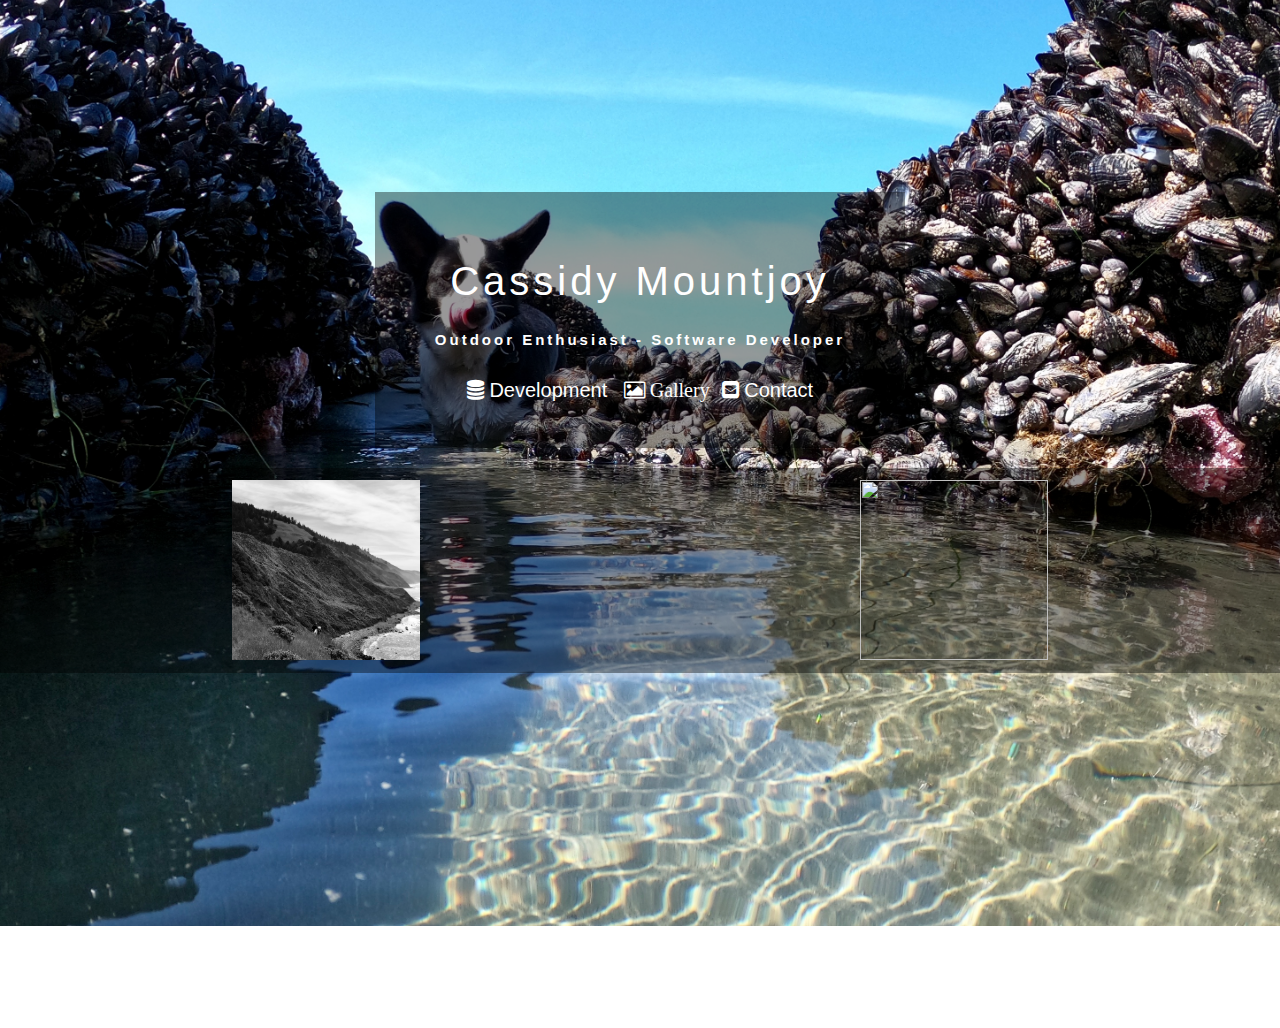
==== index.html @ 61e88aed "format work" ====
<!DOCTYPE html>
<html lang="en">
<head>
    <meta charset="UTF-8">
    <link rel="stylesheet" href="font-awesome-4.7.0/css/font-awesome.min.css">
    <link rel="stylesheet" href="home_page_style.css">
    <title>Cassidy Mountjoy</title>
</head>
<body>

<div class="box">
        <h1>Cassidy Mountjoy</h1>
        <h5> Outdoor Enthusiast - Software Developer </h5>
        <ul>
            <li><a href="https://www.blockpoint.systems/"><i class="fa fa-database"></i> Development</a></li>
            <li><a href="https://vsco.co/cassmountjoy/gallery"><i class="fa fa-image"> Gallery</i></a>
            </li><li><a href="#"><i class="fa fa-envelope-square"></i> Contact</a></li>
        </ul>
</div>

<div class="posts">
    <div class="post">
        <img src="images/retro_hw1.jpg">
            <div class="overlay">
                <a href="dog_days.html">
                    <div class="text">Dog Days</div>
                </a>
            </div>
        </div>
    <div class="post">
            <img src="images/motobandw.jpg">
            <div class="overlay">
                <a href="monkey_wrench.html">
                    <div class="text">Monkey Wrench</div>
                </a>
            </div>
        </div>
</div>

</body>
</html>
---- home_page_style.css ----
a { text-decoration: none; }

html {
    background: url(images/rolly.jpg) no-repeat center center fixed;
    -webkit-background-size: cover;
    -moz-background-size: cover;
    -o-background-size: cover;
    background-size: cover;
    height: 100%;
}

body {
    margin: 0;
    padding-top: 10%;
    height: 100%;
    /*overflow: hidden;*/
}


/*About box*/
.box {
    bottom: 0;
    right: 0;
    width: 450px;
    background: rgba(0, 0, 0, .4);
    padding: 40px;
    text-align: center;
    margin: 5% auto 20px;
    color: white;
    font-family: 'Century Gothic', sans-serif;
}

.box h1 {
    font-size: 40px;
    letter-spacing: 4px;
    font-weight: 100;
}

.box h5 {
    font-size: 15px;
    letter-spacing: 3px;
}

ul {
    margin: 0;
    padding: 0;
}

.box li {
    display: inline-block;
    margin: 6px;
    list-style: none;
}
.box li a {
    color: white;
    text-decoration: none;
    font-size: 20px;
    transition: all ease-in-out 250ms;
}

.box li a:hover{
    color: #b9b9b9;
}


/*Posts*/
.posts {
    padding: 1%;
    background-color: rgba(0, 0, 0, .4);
    display: flex;
    justify-content: space-around;
}


.post {
    position: relative;
    width: 15%;
    height: 180px;
}


.post img {
    object-fit: cover;
    width: 100%;
    height: 100%;
}

.overlay {
    position: absolute;
    top: 0;
    bottom: 0;
    left: 0;
    right: 0;
    object-fit: contain;
    opacity: 0;
    transition: 1s ease;
    background: rgba(0, 0, 0, .4);
}

.post:hover .overlay {
    opacity: 1;
}

.text {
    color: white;
    font-size: 14px;
    position: absolute;
    top: 50%;
    left: 50%;
    transform: translate(-50%, -50%);
    -ms-transform: translate(-50%, -50%);
}

/*footer*/
footer {
    text-align: center;
    color: rgba(0, 0, 0, .8);
}
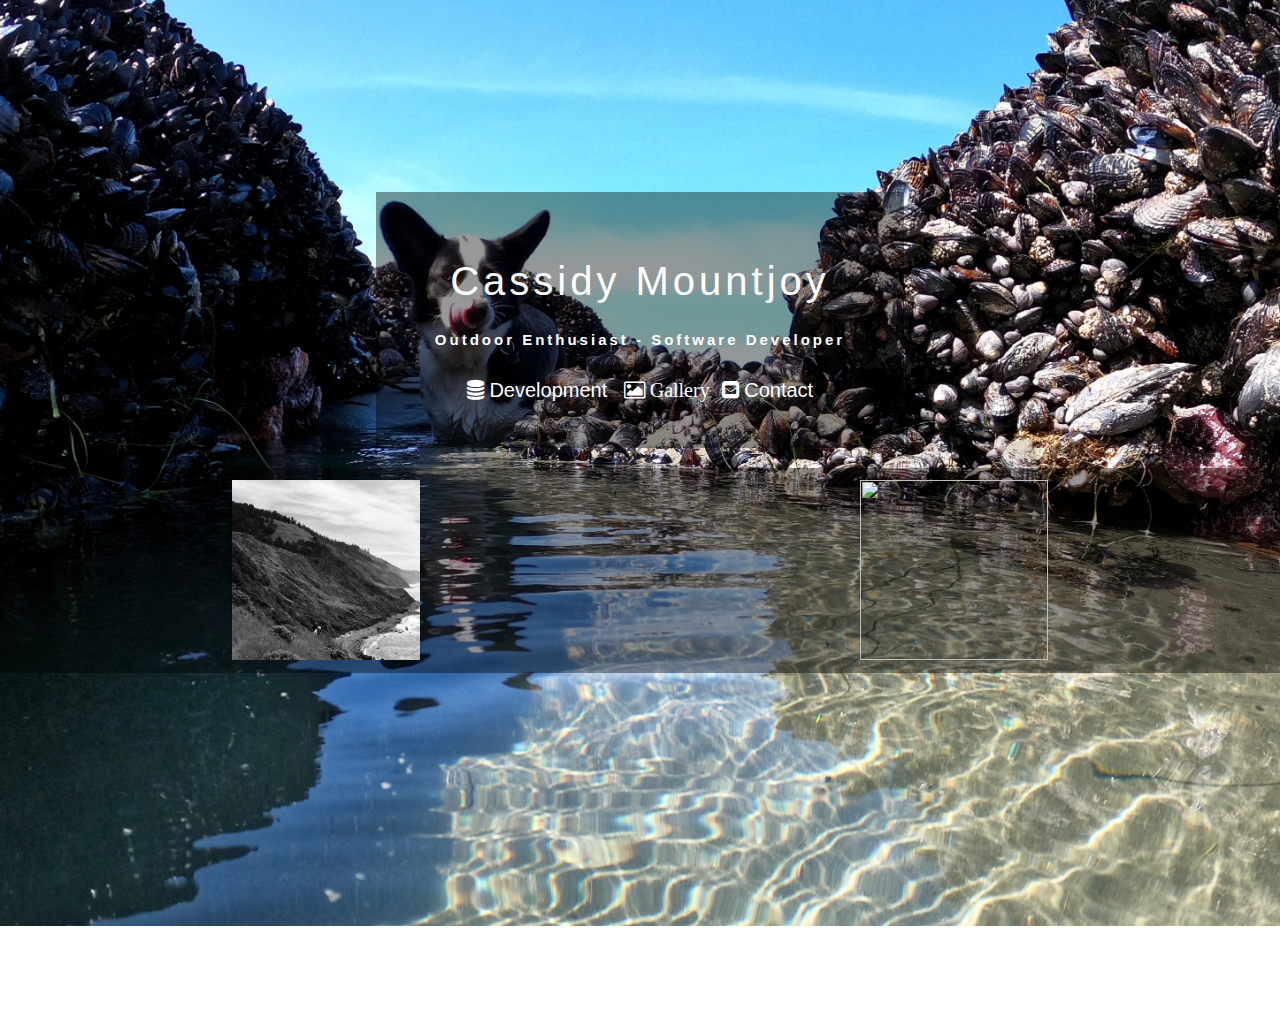
==== commit cb4d8e56: "push" ====
--- a/index.html
+++ b/index.html
@@ -6,8 +6,8 @@
     <link rel="stylesheet" href="home_page_style.css">
     <title>Cassidy Mountjoy</title>
 </head>
+<meta name="viewport" content="width=device-width, initial-scale=1.0">
 <body>
-
 <div class="box">
         <h1>Cassidy Mountjoy</h1>
         <h5> Outdoor Enthusiast - Software Developer </h5>
--- a/home_page_style.css
+++ b/home_page_style.css
@@ -21,7 +21,7 @@
 .box {
     bottom: 0;
     right: 0;
-    width: 450px;
+    width: 35%;
     background: rgba(0, 0, 0, .4);
     padding: 40px;
     text-align: center;
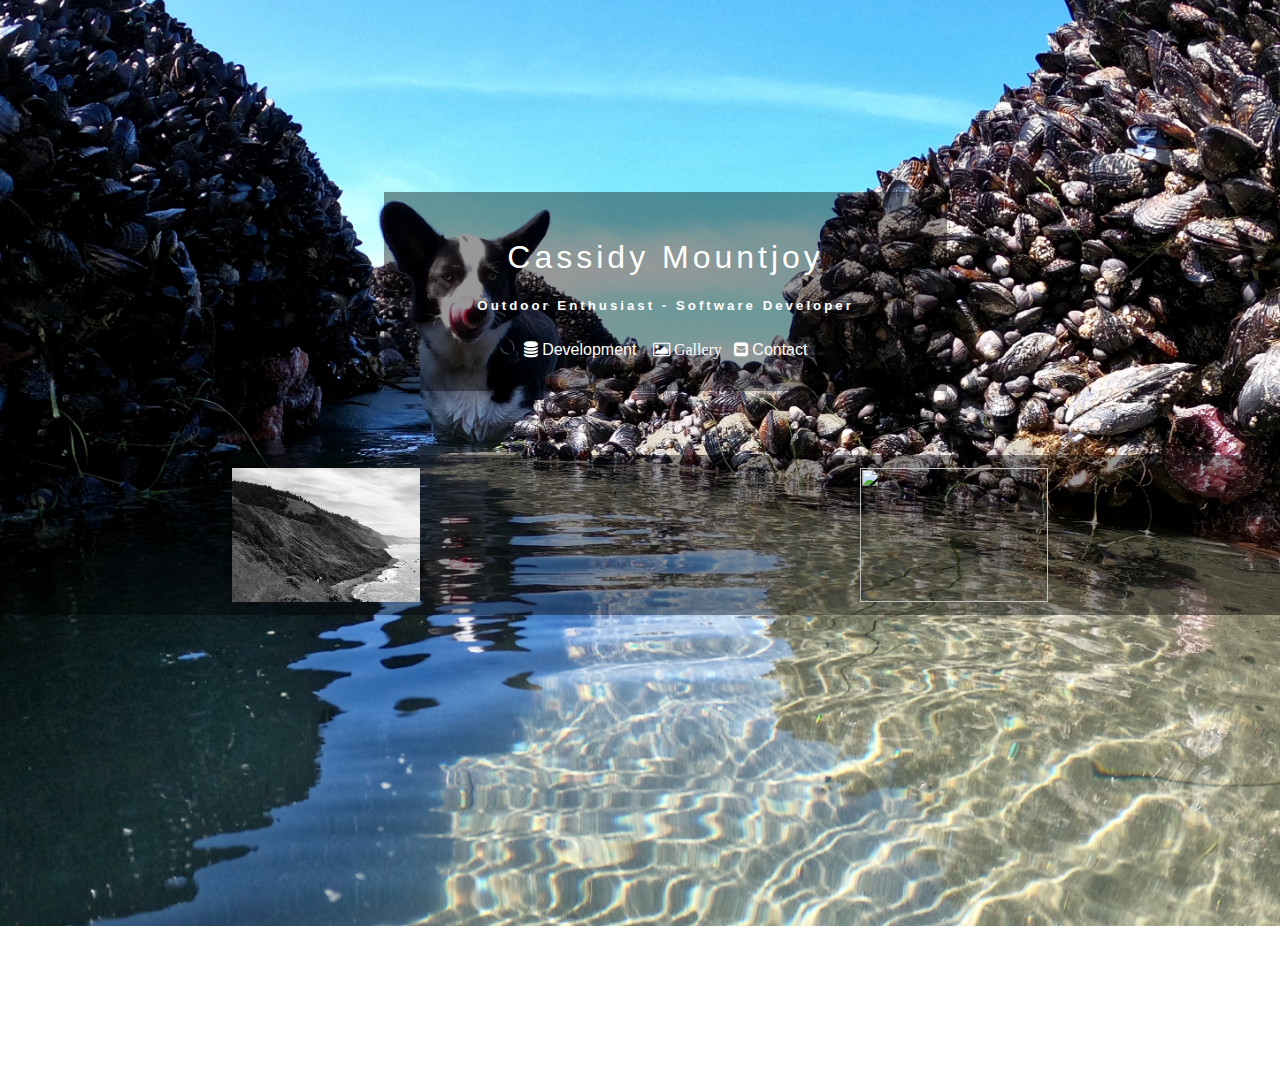
==== commit 980dfbcb: "center class added for landing page box" ====
--- a/index.html
+++ b/index.html
@@ -8,7 +8,8 @@
 </head>
 <meta name="viewport" content="width=device-width, initial-scale=1.0">
 <body>
-<div class="box">
+<div class="center">
+    <div class="box">
         <h1>Cassidy Mountjoy</h1>
         <h5> Outdoor Enthusiast - Software Developer </h5>
         <ul>
@@ -16,7 +17,9 @@
             <li><a href="https://vsco.co/cassmountjoy/gallery"><i class="fa fa-image"> Gallery</i></a>
             </li><li><a href="#"><i class="fa fa-envelope-square"></i> Contact</a></li>
         </ul>
+    </div>
 </div>
+
 
 <div class="posts">
     <div class="post">
--- a/home_page_style.css
+++ b/home_page_style.css
@@ -11,7 +11,7 @@
 
 body {
     margin: 0;
-    padding-top: 10%;
+    padding-top: 15%;
     height: 100%;
     /*overflow: hidden;*/
 }
@@ -19,25 +19,21 @@
 
 /*About box*/
 .box {
-    bottom: 0;
-    right: 0;
-    width: 35%;
+    width: 100%;
     background: rgba(0, 0, 0, .4);
-    padding: 40px;
+    padding: 5%;
     text-align: center;
-    margin: 5% auto 20px;
     color: white;
     font-family: 'Century Gothic', sans-serif;
+    font-size: 100%;
 }
 
 .box h1 {
-    font-size: 40px;
     letter-spacing: 4px;
     font-weight: 100;
 }
 
 .box h5 {
-    font-size: 15px;
     letter-spacing: 3px;
 }
 
@@ -54,7 +50,6 @@
 .box li a {
     color: white;
     text-decoration: none;
-    font-size: 20px;
     transition: all ease-in-out 250ms;
 }
 
@@ -65,6 +60,7 @@
 
 /*Posts*/
 .posts {
+    margin-top: 5%;
     padding: 1%;
     background-color: rgba(0, 0, 0, .4);
     display: flex;
@@ -75,7 +71,7 @@
 .post {
     position: relative;
     width: 15%;
-    height: 180px;
+    height: auto;
 }
 
 
@@ -116,3 +112,9 @@
     text-align: center;
     color: rgba(0, 0, 0, .8);
 }
+
+.center {
+    margin-left: auto;
+    margin-right: auto;
+    width: 40%;
+}
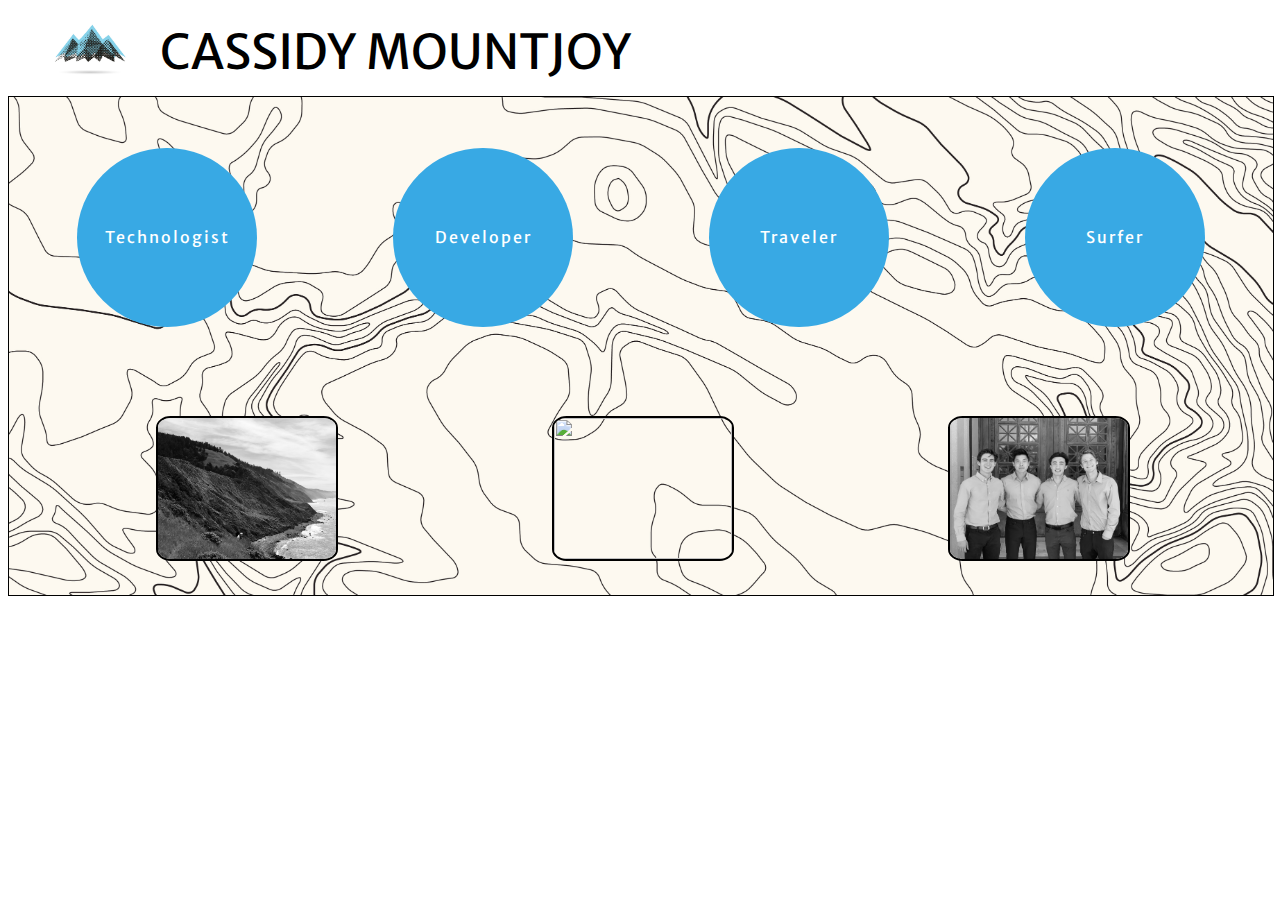
==== commit 8794168c: "lots of updates, full redesign" ====
--- a/index.html
+++ b/index.html
@@ -5,31 +5,88 @@
     <link rel="stylesheet" href="font-awesome-4.7.0/css/font-awesome.min.css">
     <link rel="stylesheet" href="home_page_style.css">
     <title>Cassidy Mountjoy</title>
+    <link rel="stylesheet" href="https://fonts.googleapis.com/css?family=Merriweather+Sans|Righteous|Fredoka+One">
 </head>
+
 <meta name="viewport" content="width=device-width, initial-scale=1.0">
+
+
 <body>
-<div class="center">
+
+<div class="name-cont">
+    <img src="images/mountains.jpg">
+    <span> CASSIDY MOUNTJOY </span>
+
+</div>
+
+<div class="container">
     <div class="box">
-        <h1>Cassidy Mountjoy</h1>
-        <h5> Outdoor Enthusiast - Software Developer </h5>
-        <ul>
-            <li><a href="https://www.blockpoint.systems/"><i class="fa fa-database"></i> Development</a></li>
-            <li><a href="https://vsco.co/cassmountjoy/gallery"><i class="fa fa-image"> Gallery</i></a>
-            </li><li><a href="#"><i class="fa fa-envelope-square"></i> Contact</a></li>
-        </ul>
+
+       <label for="chkbox1" class="dot"> Technologist </label>
+
+        <input type="checkbox" id="chkbox1">
+        <label class="modal1" for="chkbox1"></label>
+        <div class="popup1"> My development experience specializes in database management solutions.
+            Having built a SQL from scratch, I have extensive knowledge in all parts of the query life cycle.
+        </div>
+
+
+        <label for="chkbox2" class="dot"> Developer </label>
+
+        <input type="checkbox" id="chkbox2">
+        <label class="modal2" for="chkbox2"></label>
+        <div class="popup2"> I am always curios about emerging industries and practices.
+            On my free time, I encourage myself to develop new programming skills through personal projects,
+            such as this website.
+        </div>
+
+        <label for="chkbox3" class="dot"> Traveler </label>
+
+        <input type="checkbox" id="chkbox3">
+        <label class="modal3" for="chkbox3"></label>
+        <div class="popup3"> I am passionate about seeing the world
+            and adapting my own perspectives relative to the cultures and peoples I have experienced.
+        </div>
+
+        <label for="chkbox4" class="dot"> Surfer </label>
+
+        <input type="checkbox" id="chkbox4">
+        <label class="modal4" for="chkbox4"></label>
+        <div class="popup4">
+            The ocean has become my meditation and retreat. I spend much of my free time in the water
+            enjoying all of its visual treasures and unmatched authority.
+        </div>
+
     </div>
-</div>
+
+<!--<div class="actBox">-->
+<!--    <div class="act">-->
+<!--        Activities:-->
+<!--    </div>-->
+<!--    <div></div>-->
+<!--    <div></div>-->
+<!--    <div></div>-->
+<!--</div>-->
+
 
 
 <div class="posts">
-    <div class="post">
-        <img src="images/retro_hw1.jpg">
-            <div class="overlay">
-                <a href="dog_days.html">
+<!--    <div class="mapbox">-->
+
+<!--        <svg height="50%" width="15%">-->
+<!--            <line x1="50%" y1="100%" x2="100%" y2="25%" style="stroke:black;stroke-width:5" />-->
+<!--        </svg>-->
+
+            <div class="post">
+            <img src="images/retro_hw1.jpg">
+            <a class="overlay" href="dog_days.html">
                     <div class="text">Dog Days</div>
-                </a>
+            </a>
             </div>
-        </div>
+
+
+<!--    </div>-->
+
     <div class="post">
             <img src="images/motobandw.jpg">
             <div class="overlay">
@@ -38,6 +95,16 @@
                 </a>
             </div>
         </div>
+    <div class="post">
+        <img src="images/grad_boys_bw.jpg">
+        <div class="overlay">
+            <a href="monkey_wrench.html">
+                <div class="text">Monkey Wrench</div>
+            </a>
+        </div>
+    </div>
+</div>
+
 </div>
 
 </body>
--- a/home_page_style.css
+++ b/home_page_style.css
@@ -1,31 +1,249 @@
 a { text-decoration: none; }
 
-html {
-    background: url(images/rolly.jpg) no-repeat center center fixed;
-    -webkit-background-size: cover;
-    -moz-background-size: cover;
-    -o-background-size: cover;
-    background-size: cover;
-    height: 100%;
-}
-
-body {
-    margin: 0;
-    padding-top: 15%;
-    height: 100%;
-    /*overflow: hidden;*/
-}
-
+.name-cont {
+    width: 100%;
+    display: flex;
+    align-items:center;
+}
+
+.name-cont img {
+    width: 7%;
+    height: auto;
+    padding-left: 3%;
+}
+
+.name-cont span {
+    padding-left: 2%;
+    color: black;
+    font-family: 'Merriweather Sans', sans-serif;
+    font-size: 300%;
+}
+
+.bio {
+    font-family: 'Merriweather Sans', sans-serif;
+    font-size: 100%;
+}
+
+.container {
+    width: 100%;
+    height: auto;
+    background: url(images/blank_topo.jpg);
+    background-size: 100%;
+    padding-top: 4%;
+    display: flex;
+    flex-direction: column;
+    border: 1px solid black;
+}
 
 /*About box*/
 .box {
-    width: 100%;
-    background: rgba(0, 0, 0, .4);
-    padding: 5%;
+    /*width: 100%;*/
+    /*height: auto;*/
+    /*background: url(images/blank_topo.jpg);*/
+    /*background-size: 100%;*/
+    /*padding-top: 4%;*/
+    /*padding-bottom: 40%;*/
+    display: flex;
+    flex-direction: row;
+    justify-content: space-around;
+    padding-bottom: 4%;
+    /*border: 1px solid black;*/
+}
+
+.box img {
+    width: 100%;
+}
+
+.box .dot {
+    display: inline-block;
+    width: 14vw;
+    height: 14vw;
+    border-radius: 50%;
+    background: #38a9e4;
+    color: white;
     text-align: center;
-    color: white;
-    font-family: 'Century Gothic', sans-serif;
+    line-height: 14vw;
+    font-family: 'Merriweather Sans', sans-serif;
+    letter-spacing: 2px;
     font-size: 100%;
+    transition: all 0.3s ease-out;
+    cursor: pointer;
+}
+
+.box .dot:hover {
+    background: #06D85F;
+}
+
+.box .dot p {
+    font-family: 'Merriweather Sans', sans-serif;
+    letter-spacing: 2px;
+}
+
+/*popups*/
+.box .popup1 {
+    display: none;
+    padding: 1%;
+    background: #fff;
+    border: 2px solid black;
+    border-radius: 8%;
+    width: 15%;
+    font-family: 'Merriweather Sans', sans-serif;
+    line-height: 200%;
+
+}
+
+.box .modal1 {
+    display: none;
+    position: fixed;
+    left: 0;
+    top: 0;
+    right: 0;
+    bottom: 0;
+    background: white;
+    opacity: 0.3;
+}
+
+.box .dot label[for=chkbox] {
+    display: block;
+    position: inherit;
+}
+
+#chkbox1 {
+    display: none;
+}
+
+#chkbox1:checked ~ .modal1,
+#chkbox1:checked ~ .popup1 {
+    display: block;
+}
+
+.box .popup2 {
+    display: none;
+    padding: 1%;
+    font-size: 90%;
+    background: #fff;
+    border: 2px solid black;
+    border-radius: 8%;
+    width: 15%;
+    font-family: 'Merriweather Sans', sans-serif;
+    line-height: 200%;
+}
+
+.box .modal2 {
+    display: none;
+    position: fixed;
+    left: 0;
+    top: 0;
+    right: 0;
+    bottom: 0;
+    background: white;
+    opacity: 0.3;
+}
+
+.box .dot label[for=chkbox2] {
+    display: block;
+    position: inherit;
+}
+
+#chkbox2 {
+    display: none;
+}
+
+#chkbox2:checked ~ .modal2,
+#chkbox2:checked ~ .popup2 {
+    display: block;
+}
+
+
+.box .popup3 {
+    display: none;
+    padding: 1%;
+    background: #fff;
+    border: 2px solid black;
+    border-radius: 8%;
+    width: 15%;
+    font-family: 'Merriweather Sans', sans-serif;
+    line-height: 200%;
+}
+
+.box .modal3 {
+    display: none;
+    position: fixed;
+    left: 0;
+    top: 0;
+    right: 0;
+    bottom: 0;
+    background: white;
+    opacity: 0.3;
+}
+
+.box .dot label[for=chkbox3] {
+    display: block;
+    position: inherit;
+}
+
+#chkbox3 {
+    display: none;
+}
+
+#chkbox3:checked ~ .modal3,
+#chkbox3:checked ~ .popup3 {
+    display: block;
+}
+
+.box .popup4 {
+    display: none;
+    padding: 1%;
+    background: #fff;
+    border: 2px solid black;
+    border-radius: 8%;
+    width: 15%;
+    font-family: 'Merriweather Sans', sans-serif;
+    line-height: 200%;
+}
+
+.box .modal4 {
+    display: none;
+    position: fixed;
+    left: 0;
+    top: 0;
+    right: 0;
+    bottom: 0;
+    background: white;
+    opacity: 0.3;
+}
+
+.box .dot label[for=chkbox4] {
+    display: block;
+    position: inherit;
+}
+
+#chkbox4 {
+    display: none;
+}
+
+#chkbox4:checked ~ .modal4,
+#chkbox4:checked ~ .popup4 {
+    display: block;
+}
+
+
+
+
+.text-block {
+    /*position: absolute;*/
+    /*top: 12%;*/
+    /*left: 8%;*/
+    /*padding: 1%;*/
+    font-size: 100%;
+    text-align: center;
+    background: url(images/blue_topo.jpg);
+    color: black;
+}
+
+.text-block p {
+    font-family: 'Merriweather Sans', sans-serif;
+    letter-spacing: 2px;
 }
 
 .box h1 {
@@ -34,6 +252,9 @@
 }
 
 .box h5 {
+    position: absolute;
+    top: 1%;
+    left: 1%;
     letter-spacing: 3px;
 }
 
@@ -48,7 +269,7 @@
     list-style: none;
 }
 .box li a {
-    color: white;
+    color: black;
     text-decoration: none;
     transition: all ease-in-out 250ms;
 }
@@ -58,36 +279,65 @@
 }
 
 
+/*Activity*/
+
+.actBox {
+    height: auto;
+    background-color: white;
+    border: 1px solid black;
+    border-radius: 10%;
+    text-align: center;
+    display: flex;
+    flex-direction: row;
+}
+
+
+.act {
+    color: black;
+    font-size: 2vw;
+    font-family: 'Fredoka One', sans-serif;
+    letter-spacing: 2px;
+    margin-top: 5%;
+    flex-shrink: 2;
+}
+
 /*Posts*/
 .posts {
-    margin-top: 5%;
-    padding: 1%;
-    background-color: rgba(0, 0, 0, .4);
+    padding: 3%;
+    /*background-color: rgba(0, 0, 0, .3);*/
     display: flex;
     justify-content: space-around;
 }
 
+.mapbox {
+    padding-top: 3%;
+}
 
 .post {
     position: relative;
     width: 15%;
     height: auto;
-}
-
+    cursor: pointer;
+}
 
 .post img {
     object-fit: cover;
     width: 100%;
     height: 100%;
+    border: 2px solid black;
+    border-radius: 8%;
 }
 
 .overlay {
     position: absolute;
-    top: 0;
-    bottom: 0;
-    left: 0;
-    right: 0;
-    object-fit: contain;
+    border-radius: 8%;
+    width: 100%;
+    height: auto;
+    top: 0;
+    bottom: 0;
+    left: 0;
+    right: 0;
+    object-fit: cover;
     opacity: 0;
     transition: 1s ease;
     background: rgba(0, 0, 0, .4);
@@ -107,7 +357,7 @@
     -ms-transform: translate(-50%, -50%);
 }
 
-/*footer*/
+/*footer: not currently being used*/
 footer {
     text-align: center;
     color: rgba(0, 0, 0, .8);
@@ -116,5 +366,15 @@
 .center {
     margin-left: auto;
     margin-right: auto;
-    width: 40%;
-}
+    width: 32%;
+}
+
+/*media rules*/
+@media (max-width: 768px) {
+    /* For mobile phones: */
+    div.post {
+        width: 25%;
+        height: auto;
+        position: relative;
+    }
+}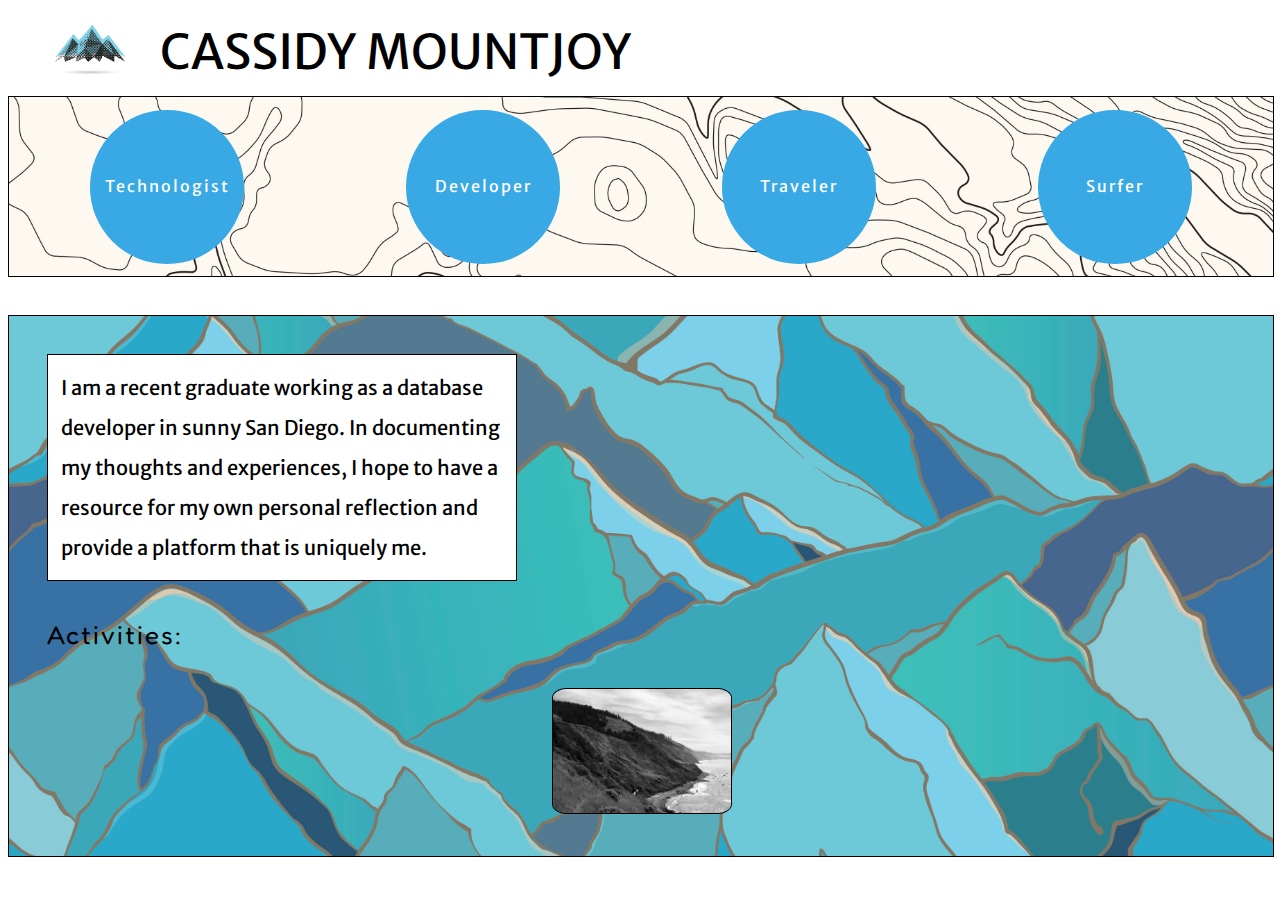
==== commit 270965ae: "bio box plus new background" ====
--- a/index.html
+++ b/index.html
@@ -58,54 +58,50 @@
         </div>
 
     </div>
-
-<!--<div class="actBox">-->
-<!--    <div class="act">-->
-<!--        Activities:-->
-<!--    </div>-->
-<!--    <div></div>-->
-<!--    <div></div>-->
-<!--    <div></div>-->
-<!--</div>-->
+</div>
 
 
+<!--put a nice bio in here-->
 
-<div class="posts">
-<!--    <div class="mapbox">-->
 
-<!--        <svg height="50%" width="15%">-->
-<!--            <line x1="50%" y1="100%" x2="100%" y2="25%" style="stroke:black;stroke-width:5" />-->
-<!--        </svg>-->
+<div class="bioBox">
+    <div class="bio">
+     I am a recent graduate working as a database developer in sunny San Diego. In documenting my thoughts and experiences,
+        I hope to have a resource for my own personal reflection and provide a platform that is uniquely me.
+    </div>
 
-            <div class="post">
+    <div class="act">
+        Activities:
+    </div>
+
+    <div class="posts">
+
+        <div class="post">
             <img src="images/retro_hw1.jpg">
             <a class="overlay" href="dog_days.html">
-                    <div class="text">Dog Days</div>
-            </a>
-            </div>
-
-
-<!--    </div>-->
-
-    <div class="post">
-            <img src="images/motobandw.jpg">
-            <div class="overlay">
-                <a href="monkey_wrench.html">
-                    <div class="text">Monkey Wrench</div>
-                </a>
-            </div>
-        </div>
-    <div class="post">
-        <img src="images/grad_boys_bw.jpg">
-        <div class="overlay">
-            <a href="monkey_wrench.html">
-                <div class="text">Monkey Wrench</div>
+                <div class="text">Dog Days</div>
             </a>
         </div>
+
+<!--        <div class="post">-->
+<!--            <img src="images/motobandw.jpg">-->
+<!--            <div class="overlay">-->
+<!--                <a href="monkey_wrench.html">-->
+<!--                    <div class="text">Monkey Wrench</div>-->
+<!--                </a>-->
+<!--            </div>-->
+<!--        </div>-->
+
+<!--        <div class="post">-->
+<!--            <img src="images/grad_boys_bw.jpg">-->
+<!--            <div class="overlay">-->
+<!--                <a href="monkey_wrench.html">-->
+<!--                    <div class="text">Monkey Wrench</div>-->
+<!--                </a>-->
+<!--            </div>-->
+<!--        </div>-->
     </div>
-</div>
 
 </div>
-
 </body>
 </html>--- a/home_page_style.css
+++ b/home_page_style.css
@@ -29,7 +29,7 @@
     height: auto;
     background: url(images/blank_topo.jpg);
     background-size: 100%;
-    padding-top: 4%;
+    padding-top: 1%;
     display: flex;
     flex-direction: column;
     border: 1px solid black;
@@ -37,17 +37,10 @@
 
 /*About box*/
 .box {
-    /*width: 100%;*/
-    /*height: auto;*/
-    /*background: url(images/blank_topo.jpg);*/
-    /*background-size: 100%;*/
-    /*padding-top: 4%;*/
-    /*padding-bottom: 40%;*/
     display: flex;
     flex-direction: row;
     justify-content: space-around;
-    padding-bottom: 4%;
-    /*border: 1px solid black;*/
+    padding-bottom: 1%;
 }
 
 .box img {
@@ -56,13 +49,13 @@
 
 .box .dot {
     display: inline-block;
-    width: 14vw;
-    height: 14vw;
+    width: 12vw;
+    height: 12vw;
     border-radius: 50%;
     background: #38a9e4;
     color: white;
     text-align: center;
-    line-height: 14vw;
+    line-height: 12vw;
     font-family: 'Merriweather Sans', sans-serif;
     letter-spacing: 2px;
     font-size: 100%;
@@ -86,6 +79,7 @@
     background: #fff;
     border: 2px solid black;
     border-radius: 8%;
+    font-size: 80%;
     width: 15%;
     font-family: 'Merriweather Sans', sans-serif;
     line-height: 200%;
@@ -120,7 +114,7 @@
 .box .popup2 {
     display: none;
     padding: 1%;
-    font-size: 90%;
+    font-size: 80%;
     background: #fff;
     border: 2px solid black;
     border-radius: 8%;
@@ -161,6 +155,7 @@
     background: #fff;
     border: 2px solid black;
     border-radius: 8%;
+    font-size: 80%;
     width: 15%;
     font-family: 'Merriweather Sans', sans-serif;
     line-height: 200%;
@@ -198,6 +193,7 @@
     border: 2px solid black;
     border-radius: 8%;
     width: 15%;
+    font-size: 80%;
     font-family: 'Merriweather Sans', sans-serif;
     line-height: 200%;
 }
@@ -279,26 +275,56 @@
 }
 
 
+
+.bioBox {
+    margin-top: 3%;
+    margin-bottom: 3%;
+    width: 100%;
+    /*height: 600px;*/
+    background: url(images/blue_mountains.jpg) center;
+    background-size: cover;
+    /*border-left: 1px solid black;*/
+    /*border-right: 1px solid black;*/
+    /*border-bottom: 1px solid black;*/
+    border: 1px solid black;;
+    display: flex;
+    flex-direction: column;
+
+}
+
+
+.bio {
+    margin: 3%;
+    width: 35%;
+    height: 35%;
+    background-color: white;
+    border: 1px solid black;
+    line-height: 200%;
+    padding: 1%;
+    font-size: 20px;
+    font-family: 'Merriweather Sans', sans-serif;
+}
+
+
 /*Activity*/
 
 .actBox {
+    margin-top: 3%;
+    box-sizing: content-box;
     height: auto;
     background-color: white;
-    border: 1px solid black;
+    border: 2px solid black;
     border-radius: 10%;
-    text-align: center;
-    display: flex;
-    flex-direction: row;
+    text-align: left;
 }
 
 
 .act {
+    margin-left: 3%;
     color: black;
     font-size: 2vw;
     font-family: 'Fredoka One', sans-serif;
     letter-spacing: 2px;
-    margin-top: 5%;
-    flex-shrink: 2;
 }
 
 /*Posts*/
@@ -323,21 +349,18 @@
 .post img {
     object-fit: cover;
     width: 100%;
-    height: 100%;
-    border: 2px solid black;
+    height: auto;
+    border: 1px solid black;
     border-radius: 8%;
 }
 
 .overlay {
     position: absolute;
     border-radius: 8%;
-    width: 100%;
-    height: auto;
     top: 0;
-    bottom: 0;
+    bottom: 4px;
     left: 0;
-    right: 0;
-    object-fit: cover;
+    right: -1px;
     opacity: 0;
     transition: 1s ease;
     background: rgba(0, 0, 0, .4);
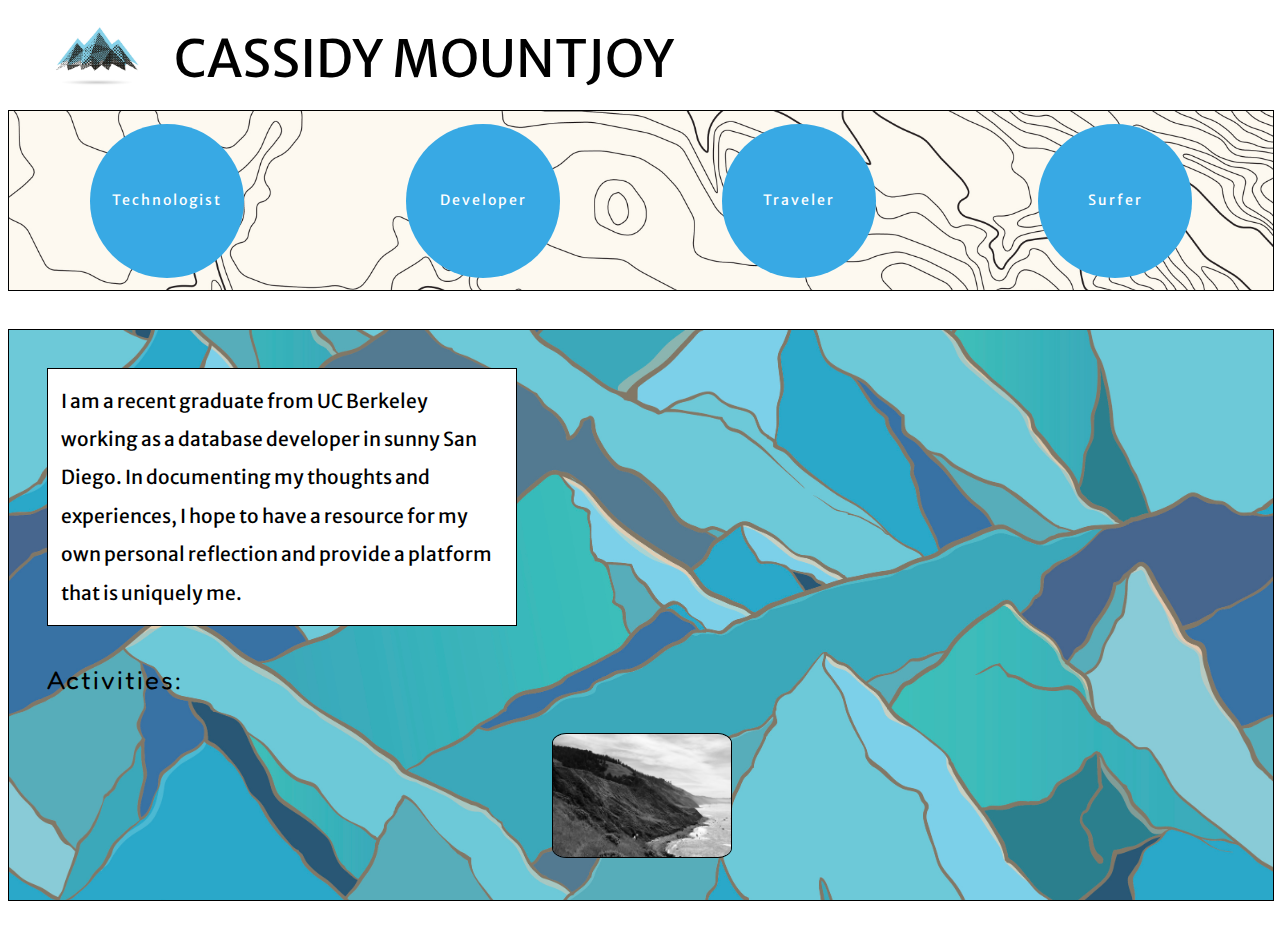
==== commit ee00b73e: "typo changes" ====
--- a/index.html
+++ b/index.html
@@ -35,8 +35,8 @@
 
         <input type="checkbox" id="chkbox2">
         <label class="modal2" for="chkbox2"></label>
-        <div class="popup2"> I am always curios about emerging industries and practices.
-            On my free time, I encourage myself to develop new programming skills through personal projects,
+        <div class="popup2"> I am always curious about emerging industries and practices.
+            During my free time, I encourage myself to develop new programming skills through personal projects,
             such as this website.
         </div>
 
@@ -66,7 +66,7 @@
 
 <div class="bioBox">
     <div class="bio">
-     I am a recent graduate working as a database developer in sunny San Diego. In documenting my thoughts and experiences,
+     I am a recent graduate from UC Berkeley working as a database developer in sunny San Diego. In documenting my thoughts and experiences,
         I hope to have a resource for my own personal reflection and provide a platform that is uniquely me.
     </div>
 
--- a/home_page_style.css
+++ b/home_page_style.css
@@ -7,7 +7,7 @@
 }
 
 .name-cont img {
-    width: 7%;
+    width: 8vw;
     height: auto;
     padding-left: 3%;
 }
@@ -16,7 +16,7 @@
     padding-left: 2%;
     color: black;
     font-family: 'Merriweather Sans', sans-serif;
-    font-size: 300%;
+    font-size: 4vw;
 }
 
 .bio {
@@ -58,7 +58,7 @@
     line-height: 12vw;
     font-family: 'Merriweather Sans', sans-serif;
     letter-spacing: 2px;
-    font-size: 100%;
+    font-size: 1.1vw;
     transition: all 0.3s ease-out;
     cursor: pointer;
 }
@@ -79,7 +79,7 @@
     background: #fff;
     border: 2px solid black;
     border-radius: 8%;
-    font-size: 80%;
+    font-size: 1vw;
     width: 15%;
     font-family: 'Merriweather Sans', sans-serif;
     line-height: 200%;
@@ -114,7 +114,7 @@
 .box .popup2 {
     display: none;
     padding: 1%;
-    font-size: 80%;
+    font-size: 1vw;
     background: #fff;
     border: 2px solid black;
     border-radius: 8%;
@@ -155,7 +155,7 @@
     background: #fff;
     border: 2px solid black;
     border-radius: 8%;
-    font-size: 80%;
+    font-size: 1vw;
     width: 15%;
     font-family: 'Merriweather Sans', sans-serif;
     line-height: 200%;
@@ -193,7 +193,7 @@
     border: 2px solid black;
     border-radius: 8%;
     width: 15%;
-    font-size: 80%;
+    font-size: 1vw;
     font-family: 'Merriweather Sans', sans-serif;
     line-height: 200%;
 }
@@ -280,12 +280,8 @@
     margin-top: 3%;
     margin-bottom: 3%;
     width: 100%;
-    /*height: 600px;*/
     background: url(images/blue_mountains.jpg) center;
     background-size: cover;
-    /*border-left: 1px solid black;*/
-    /*border-right: 1px solid black;*/
-    /*border-bottom: 1px solid black;*/
     border: 1px solid black;;
     display: flex;
     flex-direction: column;
@@ -301,7 +297,7 @@
     border: 1px solid black;
     line-height: 200%;
     padding: 1%;
-    font-size: 20px;
+    font-size: 1.5vw;
     font-family: 'Merriweather Sans', sans-serif;
 }
 
@@ -400,4 +396,22 @@
         height: auto;
         position: relative;
     }
+    div.dot {
+        font-size: 50%;
+    }
+    div.bioBox {
+        font-size: 5px;
+    }
+    /*div.popup1 {*/
+    /*    font-size: 10%;*/
+    /*}*/
+    /*div.popup2{*/
+    /*    font-size: 10%;*/
+    /*}*/
+    /*div.popup3{*/
+    /*    font-size: 10%;*/
+    /*}*/
+    /*div.popup4 {*/
+    /*    font-size: 10%;*/
+    /*}*/
 }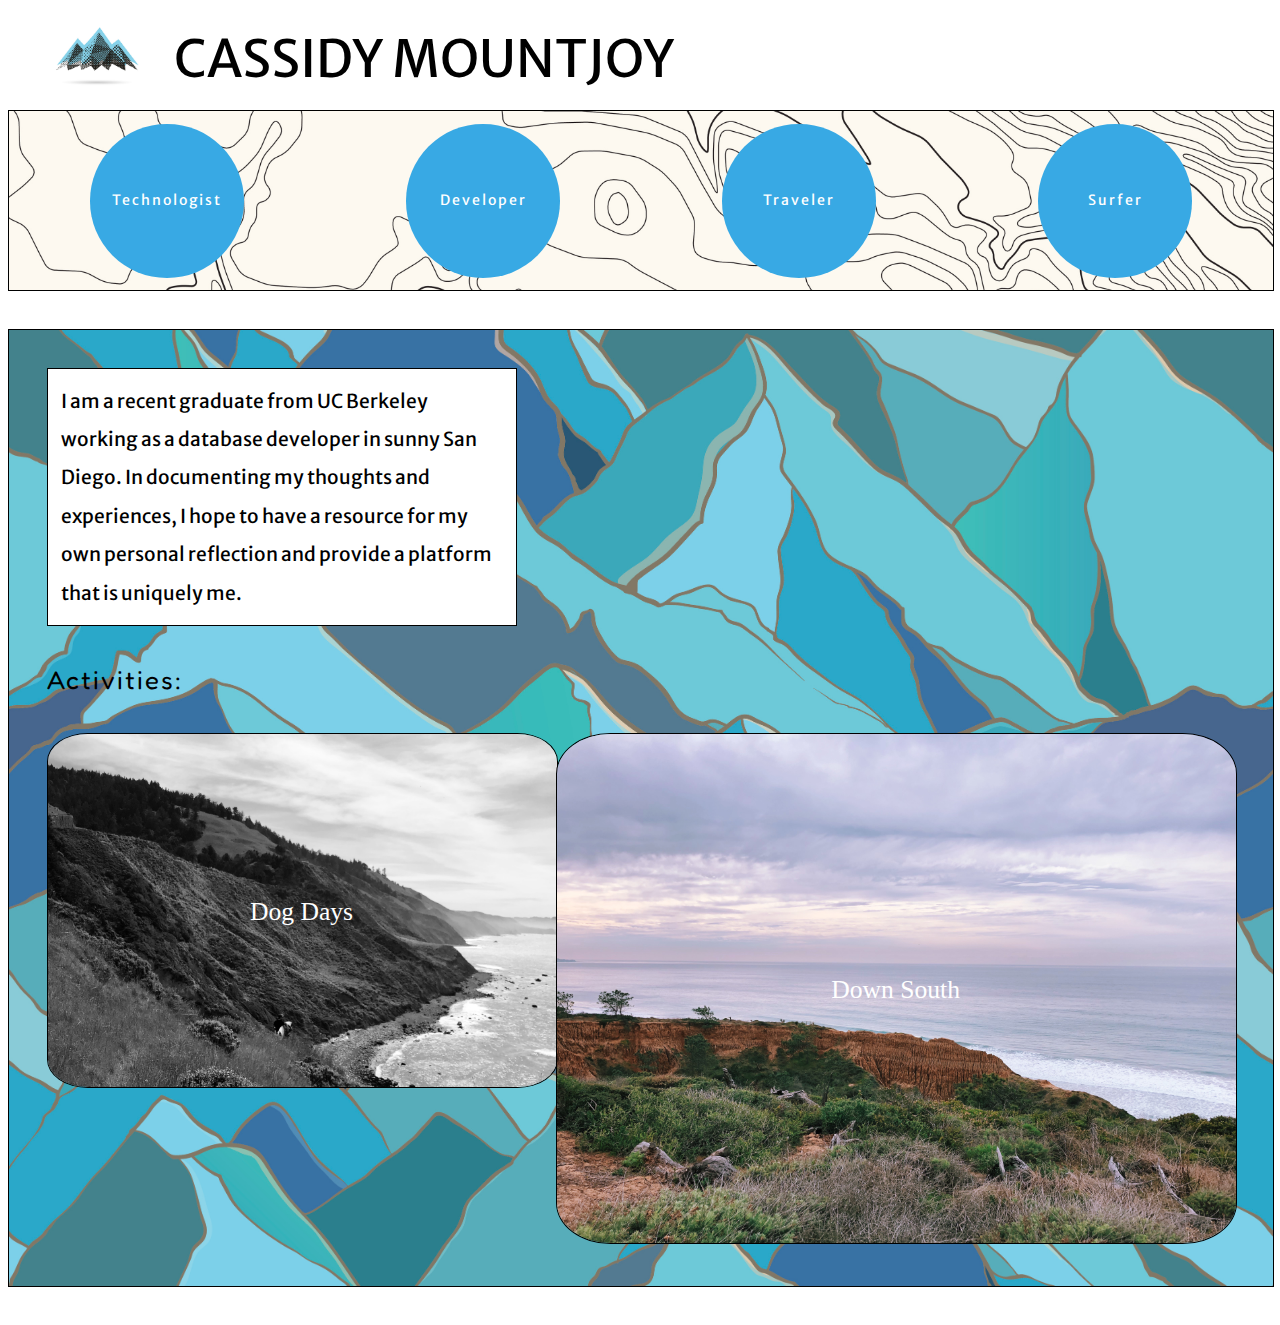
==== commit e09b77e5: "down south post" ====
--- a/index.html
+++ b/index.html
@@ -76,12 +76,19 @@
 
     <div class="posts">
 
-        <div class="post">
+        <a class="post" href="dog_days.html">
             <img src="images/retro_hw1.jpg">
-            <a class="overlay" href="dog_days.html">
-                <div class="text">Dog Days</div>
-            </a>
-        </div>
+            <div class="text">Dog Days</div>
+        </a>
+
+        <a class="post" href="SD.html">
+            <img src="images/torrey_pines.JPG">
+                <div class="text">Down South</div>
+        </a>
+
+
+
+
 
 <!--        <div class="post">-->
 <!--            <img src="images/motobandw.jpg">-->
--- a/home_page_style.css
+++ b/home_page_style.css
@@ -94,7 +94,7 @@
     right: 0;
     bottom: 0;
     background: white;
-    opacity: 0.3;
+    opacity: 0;
 }
 
 .box .dot label[for=chkbox] {
@@ -131,7 +131,7 @@
     right: 0;
     bottom: 0;
     background: white;
-    opacity: 0.3;
+    opacity: 0;
 }
 
 .box .dot label[for=chkbox2] {
@@ -169,7 +169,7 @@
     right: 0;
     bottom: 0;
     background: white;
-    opacity: 0.3;
+    opacity: 0;
 }
 
 .box .dot label[for=chkbox3] {
@@ -206,7 +206,7 @@
     right: 0;
     bottom: 0;
     background: white;
-    opacity: 0.3;
+    opacity: 0;
 }
 
 .box .dot label[for=chkbox4] {
@@ -337,8 +337,8 @@
 
 .post {
     position: relative;
-    width: 15%;
-    height: auto;
+    width: auto;
+    height: 15%;
     cursor: pointer;
 }
 
@@ -368,7 +368,7 @@
 
 .text {
     color: white;
-    font-size: 14px;
+    font-size: 2vw;
     position: absolute;
     top: 50%;
     left: 50%;
@@ -402,16 +402,4 @@
     div.bioBox {
         font-size: 5px;
     }
-    /*div.popup1 {*/
-    /*    font-size: 10%;*/
-    /*}*/
-    /*div.popup2{*/
-    /*    font-size: 10%;*/
-    /*}*/
-    /*div.popup3{*/
-    /*    font-size: 10%;*/
-    /*}*/
-    /*div.popup4 {*/
-    /*    font-size: 10%;*/
-    /*}*/
 }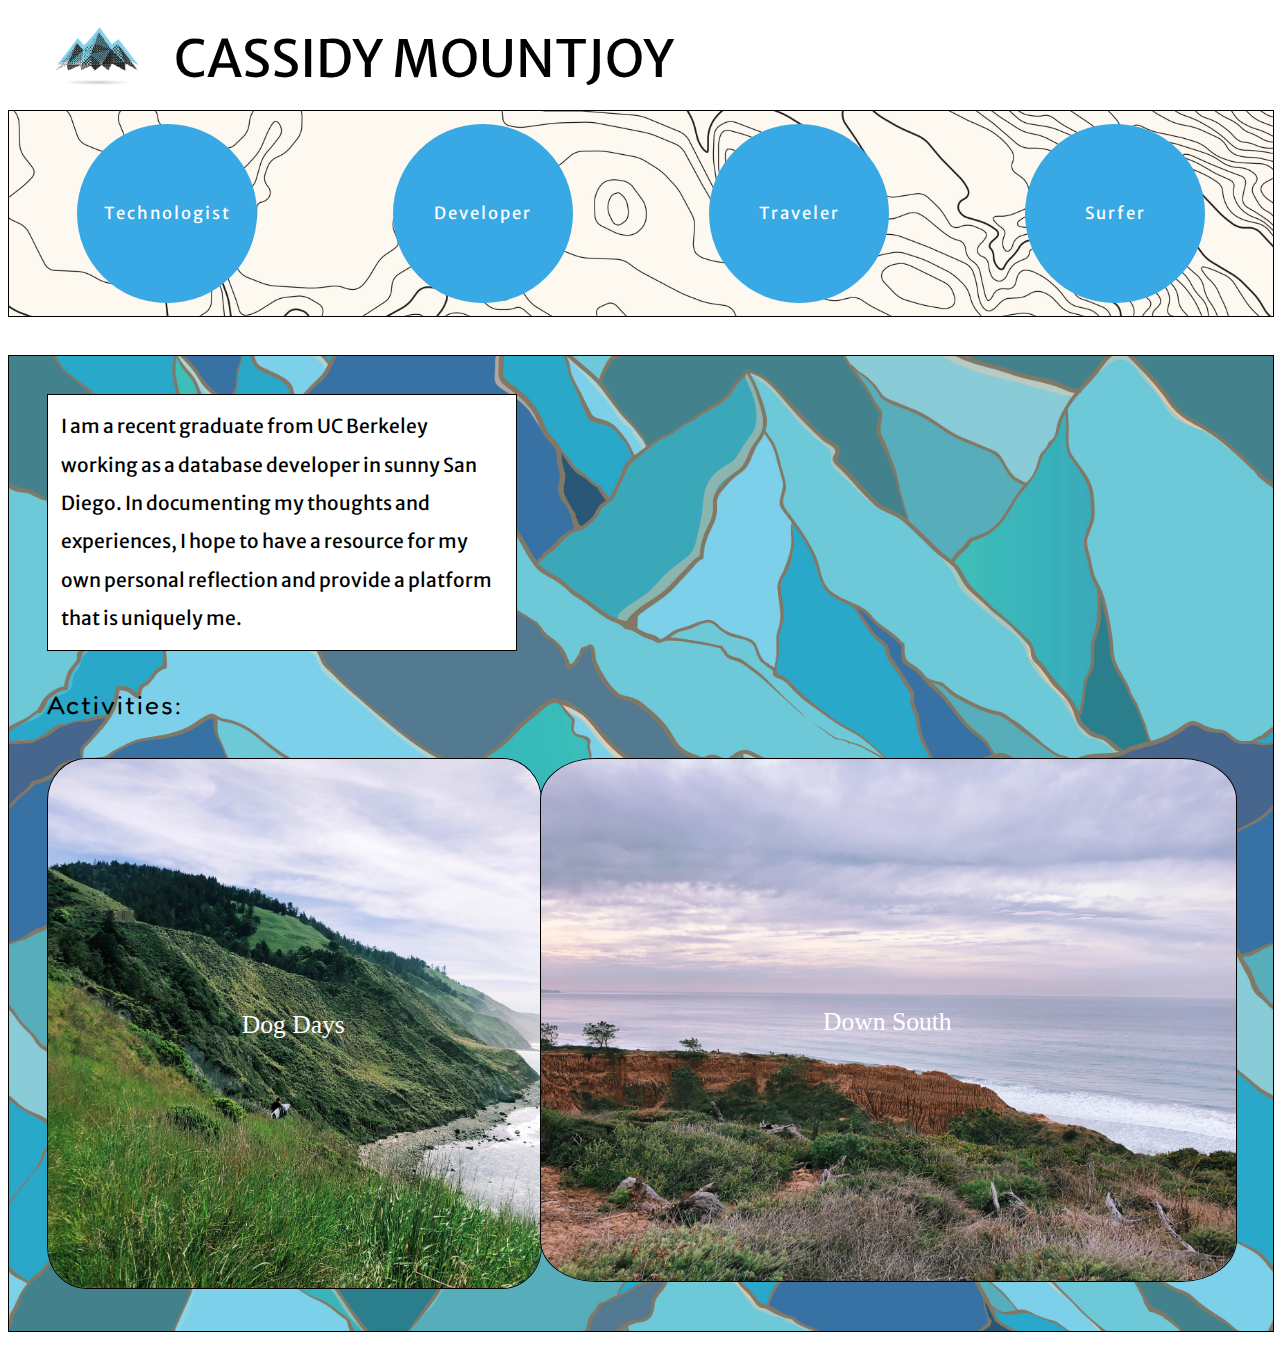
==== commit a21c8c8a: "update photos aand wrote more" ====
--- a/index.html
+++ b/index.html
@@ -77,7 +77,7 @@
     <div class="posts">
 
         <a class="post" href="dog_days.html">
-            <img src="images/retro_hw1.jpg">
+            <img src="images/hw1descent.jpg">
             <div class="text">Dog Days</div>
         </a>
 
--- a/home_page_style.css
+++ b/home_page_style.css
@@ -49,16 +49,16 @@
 
 .box .dot {
     display: inline-block;
-    width: 12vw;
-    height: 12vw;
+    width: 14vw;
+    height: 14vw;
     border-radius: 50%;
     background: #38a9e4;
     color: white;
     text-align: center;
-    line-height: 12vw;
+    line-height: 14vw;
     font-family: 'Merriweather Sans', sans-serif;
     letter-spacing: 2px;
-    font-size: 1.1vw;
+    font-size: 1.3vw;
     transition: all 0.3s ease-out;
     cursor: pointer;
 }
